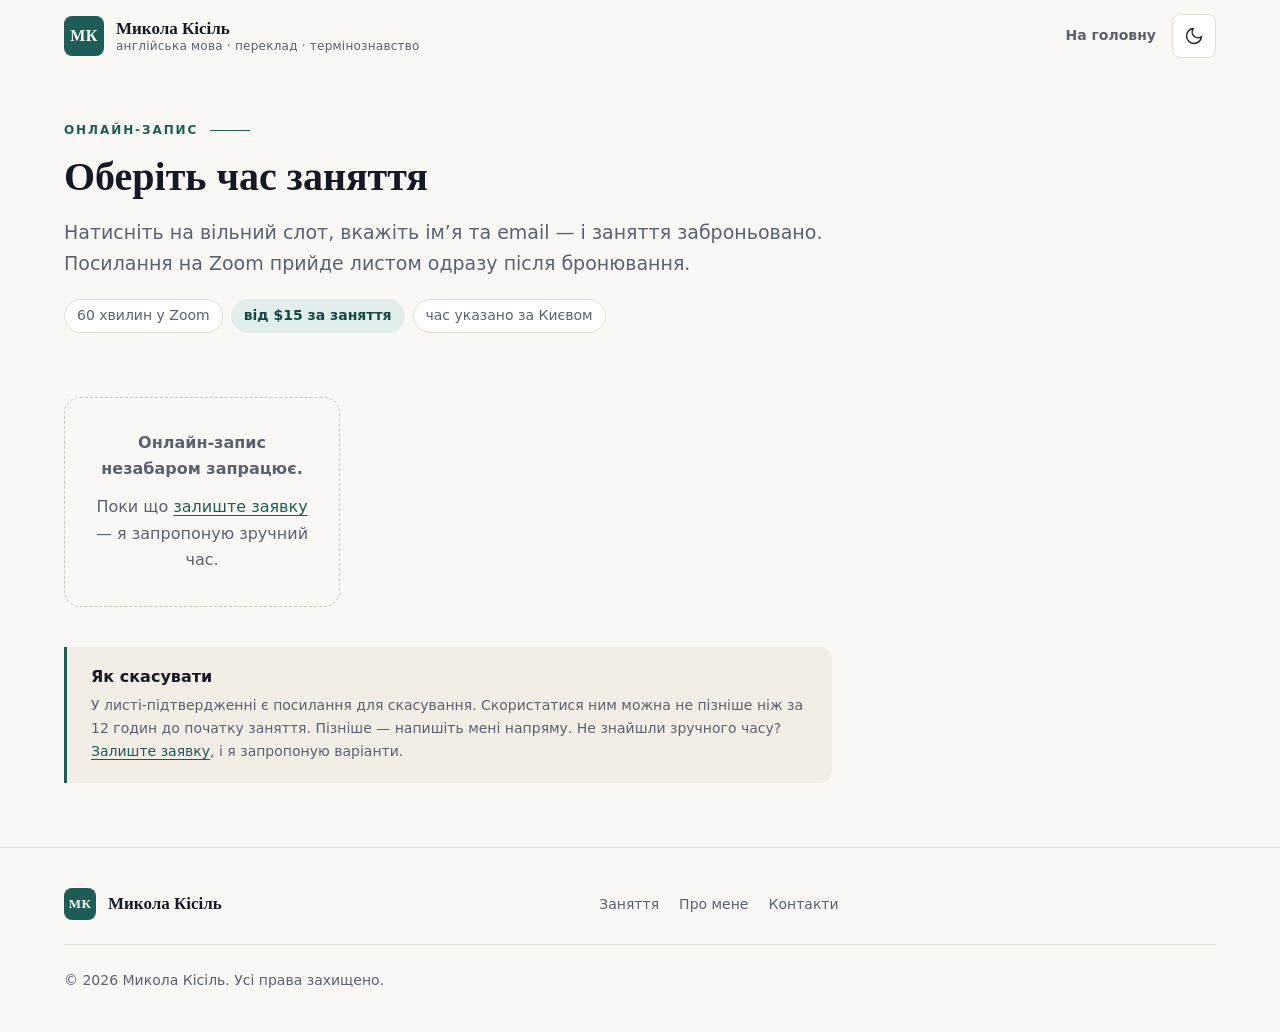
==== booking.html @ 83cd3ef1 "Add online booking page (Google Calendar + Apps Script backend) Co-Authored-By: Claude Opus 5.5 <nor" ====
<!DOCTYPE html>
<html lang="uk">
<head>
  <meta charset="UTF-8">
  <!-- Google tag (gtag.js) -->
  <script async src="https://www.googletagmanager.com/gtag/js?id=G-495CR8HH3T"></script>
  <script>
    window.dataLayer = window.dataLayer || [];
    function gtag(){dataLayer.push(arguments);}
    gtag('js', new Date());

    gtag('config', 'G-495CR8HH3T');
  </script>
  <meta name="viewport" content="width=device-width, initial-scale=1">
  <title>Запис на заняття з англійської — Микола Кісіль</title>
  <meta name="description" content="Онлайн-запис на індивідуальні заняття з англійської мови в Zoom: оберіть вільний час у розкладі й забронюйте його за хвилину.">
  <link rel="canonical" href="https://kisilmv.github.io/booking.html">
  <link rel="icon" href="favicon.ico" sizes="48x48">
  <link rel="icon" href="favicon.svg" type="image/svg+xml">
  <link rel="icon" href="favicon-32x32.png" type="image/png" sizes="32x32">
  <link rel="apple-touch-icon" href="apple-touch-icon.png">
  <meta name="theme-color" content="#faf8f4">
  <meta property="og:type" content="website">
  <meta property="og:url" content="https://kisilmv.github.io/booking.html">
  <meta property="og:title" content="Запис на заняття з англійської — Микола Кісіль">
  <meta property="og:description" content="Оберіть вільний час у розкладі й забронюйте заняття в Zoom.">
  <meta property="og:image" content="https://kisilmv.github.io/photo.jpg">
  <meta property="og:locale" content="uk_UA">
  <script>
    (function () {
      var theme = null;
      try { theme = window.localStorage.getItem('theme'); } catch (error) { theme = null; }
      if (theme !== 'light' && theme !== 'dark') {
        theme = window.matchMedia && window.matchMedia('(prefers-color-scheme: dark)').matches ? 'dark' : 'light';
      }
      document.documentElement.setAttribute('data-theme', theme);
    })();
  </script>
  <link rel="stylesheet" href="styles.css?v=20260928c">
  <link rel="stylesheet" href="booking.css?v=20260928a">
  <script src="script.js?v=20260928" defer></script>
  <script src="booking.js?v=20260928a" defer></script>
</head>
<body class="booking-page">
  <a class="skip-link" href="#main">Перейти до основного вмісту</a>

  <header class="site-header">
    <div class="container header-inner">
      <a class="brand" href="index.html" aria-label="Микола Кісіль — на головну сторінку">
        <span class="brand-mark" aria-hidden="true">МК</span>
        <span class="brand-text">
          <span class="brand-name">Микола Кісіль</span>
          <span class="brand-role">англійська мова · переклад · термінознавство</span>
        </span>
      </a>

      <div class="header-actions">
        <a class="booking-home-link" href="index.html">На головну</a>
        <button class="icon-button theme-toggle" type="button" aria-pressed="false" aria-label="Темна тема" title="Перемкнути тему">
          <svg class="icon icon-moon" width="20" height="20" viewBox="0 0 24 24" fill="none" stroke="currentColor" stroke-width="1.75" stroke-linecap="round" stroke-linejoin="round" aria-hidden="true" focusable="false">
            <path d="M21 12.79A9 9 0 1 1 11.21 3 7 7 0 0 0 21 12.79z"/>
          </svg>
          <svg class="icon icon-sun" width="20" height="20" viewBox="0 0 24 24" fill="none" stroke="currentColor" stroke-width="1.75" stroke-linecap="round" stroke-linejoin="round" aria-hidden="true" focusable="false">
            <circle cx="12" cy="12" r="4"/>
            <path d="M12 2v2M12 20v2M4.93 4.93l1.41 1.41M17.66 17.66l1.41 1.41M2 12h2M20 12h2M4.93 19.07l1.41-1.41M17.66 6.34l1.41-1.41"/>
          </svg>
        </button>
      </div>
    </div>
  </header>

  <main id="main" tabindex="-1">
    <section class="section booking-section" aria-labelledby="booking-title">
      <div class="container">

        <!-- Режим «Розклад» -->
        <div id="view-schedule">
          <header class="section-header">
            <p class="section-kicker">Онлайн-запис</p>
            <h1 class="section-title" id="booking-title">Оберіть час заняття</h1>
            <p class="section-intro">
              Натисніть на вільний слот, вкажіть ім’я та email — і заняття заброньовано. Посилання на Zoom прийде листом одразу після бронювання.
            </p>
            <ul class="booking-facts">
              <li>60 хвилин у Zoom</li>
              <li>від $15 за заняття</li>
              <li>час указано за Києвом</li>
            </ul>
          </header>

          <div class="booking-toolbar">
            <p class="booking-status" id="slots-status" role="status" aria-live="polite">Завантажую розклад…</p>
            <button class="btn btn--secondary btn--sm" type="button" id="slots-refresh" hidden>Оновити</button>
          </div>

          <div class="slot-days" id="slot-days"></div>

          <aside class="booking-note">
            <h2 class="booking-note-title">Як скасувати</h2>
            <p>
              У листі-підтвердженні є посилання для скасування. Скористатися ним можна не пізніше ніж
              за <span data-cancel-hours>12</span> годин до початку заняття. Пізніше — напишіть мені напряму.
              Не знайшли зручного часу? <a href="index.html#contacts">Залиште заявку</a>, і я запропоную варіанти.
            </p>
          </aside>
        </div>

        <!-- Режим «Скасування» -->
        <div id="view-cancel" hidden>
          <header class="section-header">
            <p class="section-kicker">Онлайн-запис</p>
            <h1 class="section-title">Скасування заняття</h1>
          </header>
          <div class="booking-card" id="cancel-card">
            <p class="booking-status" id="cancel-status" role="status" aria-live="polite">Шукаю бронювання…</p>
            <div id="cancel-details" hidden>
              <p class="booking-when" id="cancel-when"></p>
              <p class="booking-muted" id="cancel-hint"></p>
              <div class="booking-actions">
                <button class="btn btn--primary" type="button" id="cancel-confirm">Скасувати заняття</button>
                <a class="btn btn--secondary" href="booking.html">Залишити як є</a>
              </div>
            </div>
            <div class="booking-actions" id="cancel-after" hidden>
              <a class="btn btn--primary" href="booking.html">Обрати інший час</a>
            </div>
          </div>
        </div>

      </div>
    </section>
  </main>

  <!-- Діалог бронювання -->
  <dialog class="booking-dialog" id="booking-dialog" aria-labelledby="dialog-title">
    <div class="booking-dialog-inner">
      <button class="icon-button dialog-close" type="button" data-close aria-label="Закрити">
        <svg class="icon" width="20" height="20" viewBox="0 0 24 24" fill="none" stroke="currentColor" stroke-width="1.75" stroke-linecap="round" aria-hidden="true" focusable="false"><path d="M18 6 6 18M6 6l12 12"/></svg>
      </button>

      <form id="booking-form" novalidate>
        <h2 class="dialog-title" id="dialog-title">Бронювання заняття</h2>
        <p class="booking-when" id="dialog-when"></p>

        <div class="field">
          <label for="b-name">Ім’я <span class="required" aria-hidden="true">*</span></label>
          <input id="b-name" name="name" type="text" autocomplete="name" maxlength="80" required>
        </div>
        <div class="field">
          <label for="b-email">Email <span class="required" aria-hidden="true">*</span></label>
          <input id="b-email" name="email" type="email" autocomplete="email" inputmode="email" maxlength="120" required>
        </div>
        <div class="field">
          <label for="b-goal">Мета занять</label>
          <select id="b-goal" name="goal">
            <option>Індивідуальні заняття</option>
            <option>Підготовка до НМТ</option>
            <option>Cambridge English</option>
            <option>IELTS, TOEFL та інші іспити</option>
            <option>Англійська для IT і бізнесу</option>
            <option>Персональний інструктор</option>
            <option>Інше</option>
          </select>
        </div>
        <div class="field">
          <label for="b-note">Коментар</label>
          <textarea id="b-note" name="note" rows="3" maxlength="1000" placeholder="Ваш рівень, дедлайн, побажання — за бажанням"></textarea>
        </div>
        <div class="hp-field" aria-hidden="true">
          <label for="b-website">Не заповнюйте це поле</label>
          <input id="b-website" name="website" type="text" tabindex="-1" autocomplete="off">
        </div>

        <p class="form-status" id="form-status" role="alert"></p>

        <div class="booking-actions">
          <button class="btn btn--primary" type="submit" id="booking-submit">Забронювати</button>
          <button class="btn btn--secondary" type="button" data-close>Скасувати</button>
        </div>
        <p class="form-note">Натискаючи «Забронювати», ви погоджуєтеся отримати лист-підтвердження на вказаний email.</p>
      </form>

      <div class="booking-success" id="booking-success" hidden>
        <svg class="booking-success-icon" width="40" height="40" viewBox="0 0 24 24" fill="none" stroke="currentColor" stroke-width="1.75" stroke-linecap="round" stroke-linejoin="round" aria-hidden="true" focusable="false"><circle cx="12" cy="12" r="10"/><path d="m8 12 3 3 5-6"/></svg>
        <h2 class="dialog-title">Заняття заброньовано</h2>
        <p class="booking-when" id="success-when"></p>
        <p>Лист із посиланням на Zoom і посиланням для скасування надіслано на <b id="success-email"></b>. Якщо не бачите його, перевірте теку «Спам».</p>
        <div class="booking-actions">
          <button class="btn btn--primary" type="button" data-close>Готово</button>
        </div>
      </div>
    </div>
  </dialog>

  <footer class="site-footer">
    <div class="container footer-grid">
      <a class="brand brand--small" href="index.html" aria-label="Микола Кісіль — на головну сторінку">
        <span class="brand-mark" aria-hidden="true">МК</span>
        <span class="brand-name">Микола Кісіль</span>
      </a>
      <nav class="footer-nav" aria-label="Навігація в підвалі">
        <ul>
          <li><a href="index.html#lessons">Заняття</a></li>
          <li><a href="index.html#about">Про мене</a></li>
          <li><a href="index.html#contacts">Контакти</a></li>
        </ul>
      </nav>
      <p class="footer-copy">© <span data-current-year>2026</span> Микола Кісіль. Усі права захищено.</p>
    </div>
  </footer>
</body>
</html>
---- styles.css ----
/* ==========================================================================
   1. Дизайн-токени
   ========================================================================== */

:root {
  color-scheme: light;

  /* Кольори — світла тема */
  --color-bg: #faf8f4;
  --color-surface: #ffffff;
  --color-surface-alt: #f2eee6;
  --color-text: #1f2533;
  --color-heading: #141925;
  --color-text-muted: #5a6170;
  --color-border: #e3ded3;
  --color-border-strong: #cdc6b8;
  --color-accent: #1d5c57;
  --color-accent-hover: #164844;
  --color-accent-strong: #164844;
  --color-accent-soft: #e2eeeb;
  --color-accent-contrast: #ffffff;
  --color-focus: #1d5c57;
  --color-error: #b42318;
  --color-success: #1e6b3a;
  --color-header-bg: rgba(250, 248, 244, 0.88);

  /* Тіні */
  --shadow-sm: 0 1px 2px rgba(20, 25, 37, 0.06);
  --shadow-md: 0 12px 28px -12px rgba(20, 25, 37, 0.22);

  /* Типографіка */
  --font-serif: "Iowan Old Style", "Palatino Linotype", Palatino, "Book Antiqua", Georgia, "Times New Roman", serif;
  --font-sans: system-ui, -apple-system, "Segoe UI", Roboto, "Helvetica Neue", Arial, "Noto Sans", sans-serif;

  --fs-xs: 0.75rem;
  --fs-sm: 0.875rem;
  --fs-base: 1rem;
  --fs-md: 1.0625rem;
  --fs-lg: clamp(1.0625rem, 1rem + 0.3vw, 1.1875rem);
  --fs-xl: clamp(1.25rem, 1.1rem + 0.6vw, 1.5rem);
  --fs-2xl: clamp(1.75rem, 1.4rem + 1.6vw, 2.5rem);
  --fs-3xl: clamp(2.25rem, 1.6rem + 3.2vw, 4rem);

  --lh-tight: 1.2;
  --lh-base: 1.65;

  /* Відступи */
  --space-1: 0.25rem;
  --space-2: 0.5rem;
  --space-3: 0.75rem;
  --space-4: 1rem;
  --space-5: 1.25rem;
  --space-6: 1.5rem;
  --space-8: 2rem;
  --space-10: 2.5rem;
  --space-12: 3rem;
  --space-16: 4rem;
  --space-20: 5rem;

  /* Розміри та форма */
  --container: 72rem;
  --gutter: var(--space-4);
  --header-h: 4rem;
  --radius-sm: 0.5rem;
  --radius-md: 0.75rem;
  --radius-lg: 1rem;
  --radius-pill: 999px;

  /* Анімація */
  --duration: 200ms;
  --ease: cubic-bezier(0.2, 0.7, 0.2, 1);
}

:root[data-theme="dark"] {
  color-scheme: dark;

  --color-bg: #111418;
  --color-surface: #181c22;
  --color-surface-alt: #1d2229;
  --color-text: #e4e1da;
  --color-heading: #f3f1ec;
  --color-text-muted: #a3a8b2;
  --color-border: #2b313a;
  --color-border-strong: #3b424d;
  --color-accent: #7cc4b8;
  --color-accent-hover: #9bd4ca;
  --color-accent-strong: #a8dcd3;
  --color-accent-soft: #1a2e2c;
  --color-accent-contrast: #0c1c1a;
  --color-focus: #7cc4b8;
  --color-error: #f5a39c;
  --color-success: #86d19f;
  --color-header-bg: rgba(17, 20, 24, 0.86);

  --shadow-sm: 0 1px 2px rgba(0, 0, 0, 0.4);
  --shadow-md: 0 14px 32px -12px rgba(0, 0, 0, 0.6);
}

/* Резерв на випадок вимкненого JavaScript */
@media (prefers-color-scheme: dark) {
  :root:not([data-theme]) {
    color-scheme: dark;

    --color-bg: #111418;
    --color-surface: #181c22;
    --color-surface-alt: #1d2229;
    --color-text: #e4e1da;
    --color-heading: #f3f1ec;
    --color-text-muted: #a3a8b2;
    --color-border: #2b313a;
    --color-border-strong: #3b424d;
    --color-accent: #7cc4b8;
    --color-accent-hover: #9bd4ca;
    --color-accent-strong: #a8dcd3;
    --color-accent-soft: #1a2e2c;
    --color-accent-contrast: #0c1c1a;
    --color-focus: #7cc4b8;
    --color-error: #f5a39c;
    --color-success: #86d19f;
    --color-header-bg: rgba(17, 20, 24, 0.86);

    --shadow-sm: 0 1px 2px rgba(0, 0, 0, 0.4);
    --shadow-md: 0 14px 32px -12px rgba(0, 0, 0, 0.6);
  }
}

@media (min-width: 48em) {
  :root {
    --gutter: var(--space-6);
    --header-h: 4.5rem;
  }
}

/* ==========================================================================
   2. Базові стилі
   ========================================================================== */

*,
*::before,
*::after {
  box-sizing: border-box;
}

html {
  -webkit-text-size-adjust: 100%;
  text-size-adjust: 100%;
  scroll-behavior: smooth;
  scroll-padding-top: calc(var(--header-h) + var(--space-4));
}

body {
  margin: 0;
  min-height: 100vh;
  font-family: var(--font-sans);
  font-size: var(--fs-base);
  line-height: var(--lh-base);
  color: var(--color-text);
  background-color: var(--color-bg);
  text-rendering: optimizeLegibility;
  -webkit-font-smoothing: antialiased;
  transition: background-color var(--duration) var(--ease), color var(--duration) var(--ease);
}

body.menu-open {
  overflow: hidden;
}

h1,
h2,
h3,
h4 {
  margin: 0;
  font-family: var(--font-serif);
  font-weight: 600;
  line-height: var(--lh-tight);
  color: var(--color-heading);
  text-wrap: balance;
}

p,
ul,
ol,
dl,
dd,
figure {
  margin: 0;
}

img,
svg {
  display: block;
  max-width: 100%;
}

a {
  color: var(--color-accent);
  text-decoration-thickness: 1px;
  text-underline-offset: 0.2em;
  transition: color var(--duration) var(--ease);
}

a:hover {
  color: var(--color-accent-hover);
}

button,
input,
select,
textarea {
  font: inherit;
  color: inherit;
}

button {
  cursor: pointer;
}

:focus-visible {
  outline: 3px solid var(--color-focus);
  outline-offset: 3px;
}

[tabindex="-1"]:focus {
  outline: none;
}

[hidden] {
  display: none !important;
}

.visually-hidden {
  position: absolute !important;
  width: 1px;
  height: 1px;
  padding: 0;
  margin: -1px;
  overflow: hidden;
  clip: rect(0 0 0 0);
  white-space: nowrap;
  border: 0;
}

.skip-link {
  position: absolute;
  top: var(--space-2);
  left: var(--space-2);
  z-index: 1000;
  padding: var(--space-3) var(--space-4);
  border-radius: var(--radius-sm);
  background-color: var(--color-accent);
  color: var(--color-accent-contrast);
  font-weight: 600;
  text-decoration: none;
  transform: translateY(-200%);
  transition: transform var(--duration) var(--ease);
}

.skip-link:focus {
  transform: translateY(0);
  color: var(--color-accent-contrast);
}

.container {
  width: min(100% - 2 * var(--gutter), var(--container));
  margin-inline: auto;
}

.icon {
  width: 1.25rem;
  height: 1.25rem;
  flex: none;
}

/* ==========================================================================
   3. Кнопки
   ========================================================================== */

.btn {
  display: inline-flex;
  align-items: center;
  justify-content: center;
  gap: var(--space-2);
  min-height: 2.75rem;
  padding: var(--space-3) var(--space-6);
  border: 1px solid transparent;
  border-radius: var(--radius-sm);
  font-size: 0.9375rem;
  font-weight: 600;
  line-height: 1.2;
  text-decoration: none;
  white-space: nowrap;
  transition: background-color var(--duration) var(--ease), border-color var(--duration) var(--ease), color var(--duration) var(--ease), transform var(--duration) var(--ease);
}

.btn:active {
  transform: translateY(1px);
}

.btn--primary {
  background-color: var(--color-accent);
  color: var(--color-accent-contrast);
}

.btn--primary:hover {
  background-color: var(--color-accent-hover);
  color: var(--color-accent-contrast);
}

.btn--secondary {
  background-color: transparent;
  border-color: var(--color-border-strong);
  color: var(--color-text);
}

.btn--secondary:hover {
  border-color: var(--color-accent);
  color: var(--color-accent);
}

.btn .icon {
  width: 1.125rem;
  height: 1.125rem;
}

.icon-button {
  display: inline-grid;
  place-items: center;
  width: 2.75rem;
  height: 2.75rem;
  padding: 0;
  border: 1px solid var(--color-border);
  border-radius: var(--radius-sm);
  background-color: var(--color-surface);
  color: var(--color-text);
  transition: border-color var(--duration) var(--ease), color var(--duration) var(--ease), background-color var(--duration) var(--ease);
}

.icon-button:hover {
  border-color: var(--color-accent);
  color: var(--color-accent);
}

/* ==========================================================================
   4. Шапка та навігація
   ========================================================================== */

.site-header {
  position: sticky;
  top: 0;
  z-index: 100;
  background-color: var(--color-header-bg);
  border-bottom: 1px solid transparent;
  -webkit-backdrop-filter: saturate(160%) blur(12px);
  backdrop-filter: saturate(160%) blur(12px);
  transition: border-color var(--duration) var(--ease), box-shadow var(--duration) var(--ease), background-color var(--duration) var(--ease);
}

.site-header.is-scrolled {
  border-bottom-color: var(--color-border);
  box-shadow: var(--shadow-sm);
}

.header-inner {
  display: flex;
  align-items: center;
  justify-content: space-between;
  gap: var(--space-4);
  min-height: var(--header-h);
}

.brand {
  display: inline-flex;
  align-items: center;
  gap: var(--space-3);
  color: var(--color-heading);
  text-decoration: none;
}

.brand:hover {
  color: var(--color-heading);
}

.brand-mark {
  display: grid;
  place-items: center;
  width: 2.5rem;
  height: 2.5rem;
  border-radius: var(--radius-sm);
  background-color: var(--color-accent);
  color: var(--color-accent-contrast);
  font-family: var(--font-serif);
  font-size: 1rem;
  font-weight: 700;
  letter-spacing: 0.03em;
  flex: none;
}

.brand-text {
  display: flex;
  flex-direction: column;
  line-height: 1.2;
}

.brand-name {
  font-family: var(--font-serif);
  font-size: var(--fs-md);
  font-weight: 600;
}

.brand-role {
  display: none;
  font-size: var(--fs-xs);
  color: var(--color-text-muted);
  letter-spacing: 0.02em;
}

.header-actions {
  display: flex;
  align-items: center;
  gap: var(--space-2);
}

.theme-toggle .icon-sun {
  display: none;
}

[data-theme="dark"] .theme-toggle .icon-sun {
  display: block;
}

[data-theme="dark"] .theme-toggle .icon-moon {
  display: none;
}

.nav-toggle {
  display: inline-flex;
  flex-direction: column;
  align-items: center;
  justify-content: center;
  gap: 4px;
}

.nav-toggle-bar {
  display: block;
  width: 1.125rem;
  height: 2px;
  border-radius: 2px;
  background-color: currentColor;
  transition: transform var(--duration) var(--ease), opacity var(--duration) var(--ease);
}

.nav-toggle[aria-expanded="true"] .nav-toggle-bar:nth-child(1) {
  transform: translateY(6px) rotate(45deg);
}

.nav-toggle[aria-expanded="true"] .nav-toggle-bar:nth-child(2) {
  opacity: 0;
}

.nav-toggle[aria-expanded="true"] .nav-toggle-bar:nth-child(3) {
  transform: translateY(-6px) rotate(-45deg);
}

/* Мобільне меню (за замовчуванням) */
.site-nav {
  position: absolute;
  top: 100%;
  left: 0;
  right: 0;
  max-height: calc(100vh - var(--header-h));
  overflow-y: auto;
  padding: var(--space-4) var(--gutter) var(--space-6);
  background-color: var(--color-surface);
  border-bottom: 1px solid var(--color-border);
  box-shadow: var(--shadow-md);
  opacity: 0;
  visibility: hidden;
  transform: translateY(-0.5rem);
  transition: opacity var(--duration) var(--ease), transform var(--duration) var(--ease), visibility 0s linear var(--duration);
}

.site-nav.is-open {
  opacity: 1;
  visibility: visible;
  transform: translateY(0);
  transition: opacity var(--duration) var(--ease), transform var(--duration) var(--ease), visibility 0s linear 0s;
}

.nav-list {
  display: flex;
  flex-direction: column;
  gap: var(--space-1);
  padding: 0;
  list-style: none;
}

.nav-link {
  display: block;
  padding: var(--space-3) var(--space-4);
  border-radius: var(--radius-sm);
  color: var(--color-text);
  font-weight: 500;
  text-decoration: none;
  transition: background-color var(--duration) var(--ease), color var(--duration) var(--ease);
}

.nav-link:hover {
  background-color: var(--color-surface-alt);
  color: var(--color-accent);
}

.nav-link[aria-current="location"] {
  background-color: var(--color-accent-soft);
  color: var(--color-accent-strong);
}

/* ==========================================================================
   5. Розділи — спільне
   ========================================================================== */

.section {
  padding-block: var(--space-16);
}

.section--alt {
  background-color: var(--color-surface-alt);
}

.section-header {
  max-width: 48rem;
  margin-bottom: var(--space-10);
}

.section-kicker {
  display: flex;
  align-items: center;
  gap: var(--space-3);
  margin-bottom: var(--space-3);
  font-size: var(--fs-xs);
  font-weight: 700;
  letter-spacing: 0.16em;
  text-transform: uppercase;
  color: var(--color-accent);
}

.section-kicker::after {
  content: "";
  width: 2.5rem;
  height: 1px;
  background-color: currentColor;
}

.section-title {
  font-size: var(--fs-2xl);
}

.section-intro {
  margin-top: var(--space-4);
  font-size: var(--fs-lg);
  color: var(--color-text-muted);
}

/* ==========================================================================
   6. Hero
   ========================================================================== */

.hero {
  padding-block: var(--space-12) var(--space-16);
  border-bottom: 1px solid var(--color-border);
}

.hero-grid {
  display: grid;
  gap: var(--space-10);
  align-items: center;
}

.eyebrow {
  margin-bottom: var(--space-4);
  font-size: var(--fs-sm);
  font-weight: 600;
  letter-spacing: 0.04em;
  color: var(--color-accent);
}

.hero-title {
  font-size: var(--fs-3xl);
  letter-spacing: -0.01em;
}

.hero-title .eyebrow {
  display: block;
  font-family: var(--font-sans);
  line-height: var(--lh-base);
  text-wrap: wrap;
}

.hero-lead {
  max-width: 38em;
  margin-top: var(--space-5);
  font-size: var(--fs-lg);
  color: var(--color-text-muted);
}

.focus-list {
  display: flex;
  flex-wrap: wrap;
  gap: var(--space-2);
  margin-top: var(--space-6);
  padding: 0;
  list-style: none;
}

.focus-list li {
  padding: 0.375rem 0.875rem;
  border: 1px solid var(--color-border-strong);
  border-radius: var(--radius-pill);
  background-color: var(--color-surface);
  font-size: var(--fs-sm);
  font-weight: 500;
}

.hero-actions {
  display: flex;
  flex-wrap: wrap;
  gap: var(--space-3);
  margin-top: var(--space-8);
}

.hero-price {
  display: inline-flex;
  align-items: center;
  gap: var(--space-2);
  align-self: stretch;
  margin: 0 0 0 var(--space-2);
  padding: 0 var(--space-4);
  border: 1px solid var(--color-accent);
  border-radius: var(--radius-sm);
  background-color: var(--color-accent-soft);
  color: var(--color-text-muted);
  font-size: var(--fs-sm);
  line-height: 1.2;
}

@media (max-width: 30rem) {
  .hero-price {
    margin-left: 0;
    padding-block: var(--space-2);
  }
}

.hero-price-from {
  color: var(--color-accent);
  font-weight: 600;
}

.hero-price strong {
  color: var(--color-accent);
  font-family: var(--font-serif);
  font-size: 1.75rem;
  font-weight: 700;
  line-height: 1;
}

.hero-price-unit {
  font-size: var(--fs-xs);
}

.follow {
  max-width: 36rem;
  margin-top: var(--space-8);
}

.follow-title {
  margin: 0 0 var(--space-2);
  color: var(--color-text-muted);
  font-size: var(--fs-xs);
  font-weight: 600;
  letter-spacing: 0.08em;
  text-transform: uppercase;
}

.follow-row {
  display: grid;
  grid-template-columns: 7.5rem 1fr;
  align-items: start;
  gap: var(--space-4);
  padding: var(--space-3) 0;
  border-top: 1px solid var(--color-border);
}

.follow-row:last-child {
  border-bottom: 1px solid var(--color-border);
}

.follow-platform {
  display: flex;
  align-items: center;
  gap: var(--space-2);
  margin: 0;
  padding-top: 0.125rem;
  color: var(--color-heading);
  font-size: var(--fs-sm);
  font-weight: 600;
}

.follow-badge {
  display: grid;
  place-items: center;
  width: 1.5rem;
  height: 1.5rem;
  border-radius: 50%;
  background-color: var(--color-accent);
  color: var(--color-accent-contrast);
  flex: none;
}

.follow-glyph {
  width: 0.95rem;
  height: 0.95rem;
}

.follow-items {
  display: flex;
  flex-wrap: wrap;
  gap: var(--space-2) var(--space-6);
  margin: 0;
  padding: 0;
  list-style: none;
}

.follow-link {
  display: flex;
  flex-direction: column;
  color: inherit;
  text-decoration: none;
  line-height: 1.3;
}

.follow-handle {
  color: var(--color-accent);
  font-size: var(--fs-sm);
  font-weight: 600;
  text-decoration: underline;
  text-decoration-color: transparent;
  text-underline-offset: 0.2em;
  transition: text-decoration-color 0.15s ease;
}

.follow-link:hover .follow-handle,
.follow-link:focus-visible .follow-handle {
  text-decoration-color: currentColor;
}

.follow-link:focus-visible {
  outline: 2px solid var(--color-focus);
  outline-offset: 3px;
  border-radius: 2px;
}

.follow-desc {
  color: var(--color-text-muted);
  font-size: var(--fs-xs);
}

@media (max-width: 30rem) {
  .follow-row {
    grid-template-columns: 1fr;
    gap: var(--space-2);
  }
}

.hero-card {
  width: 100%;
  max-width: 26rem;
  overflow: hidden;
  padding: var(--space-6);
  border: 1px solid var(--color-border);
  border-radius: var(--radius-lg);
  background-color: var(--color-surface);
  box-shadow: var(--shadow-sm);
}

.hero-photo {
  width: 9.5rem;
  height: 9.5rem;
  margin: 0 auto var(--space-6);
  overflow: hidden;
  border-radius: 50%;
  border: 4px solid var(--color-surface);
  box-shadow: 0 0 0 2px var(--color-accent), var(--shadow-md);
  background-color: var(--color-surface-alt);
}

.hero-photo img {
  width: 100%;
  height: 100%;
  object-fit: cover;
  object-position: 50% 50%;
}

.facts {
  display: grid;
  grid-template-columns: repeat(2, minmax(0, 1fr));
  gap: var(--space-5) var(--space-4);
}

.fact {
  padding-top: var(--space-4);
  border-top: 1px solid var(--color-border);
}

.fact dt {
  margin-bottom: var(--space-1);
  font-size: var(--fs-xs);
  font-weight: 600;
  letter-spacing: 0.1em;
  text-transform: uppercase;
  color: var(--color-text-muted);
}

.fact dd {
  font-family: var(--font-serif);
  font-size: var(--fs-lg);
  color: var(--color-heading);
  overflow-wrap: anywhere;
}

/* ==========================================================================
   7. Про мене
   ========================================================================== */

.about-grid {
  display: grid;
  gap: var(--space-10);
}

.prose {
  max-width: 40em;
}

.prose p {
  font-size: var(--fs-md);
}

.prose p + p {
  margin-top: var(--space-5);
}

.interests {
  align-self: start;
  padding: var(--space-6);
  border: 1px solid var(--color-border);
  border-radius: var(--radius-lg);
  background-color: var(--color-surface);
}

.interests h3 {
  margin-bottom: var(--space-4);
  font-size: var(--fs-xl);
}

.interests ul {
  display: grid;
  gap: var(--space-3);
  padding: 0;
  list-style: none;
}

.interests li {
  position: relative;
  padding-left: var(--space-6);
}

.interests li::before {
  content: "";
  position: absolute;
  top: 0.6em;
  left: 0.25rem;
  width: 0.5rem;
  height: 0.5rem;
  background-color: var(--color-accent);
  transform: rotate(45deg);
}

/* ==========================================================================
   8. Публікації та проєкти
   ========================================================================== */

.filter-bar {
  display: flex;
  flex-wrap: wrap;
  gap: var(--space-2);
  margin-bottom: var(--space-4);
}

.filter-btn {
  min-height: 2.5rem;
  padding: var(--space-2) var(--space-4);
  border: 1px solid var(--color-border-strong);
  border-radius: var(--radius-pill);
  background-color: var(--color-surface);
  color: var(--color-text);
  font-size: var(--fs-sm);
  font-weight: 500;
  transition: background-color var(--duration) var(--ease), border-color var(--duration) var(--ease), color var(--duration) var(--ease);
}

.filter-btn:hover {
  border-color: var(--color-accent);
  color: var(--color-accent);
}

.filter-btn[aria-pressed="true"] {
  border-color: var(--color-accent);
  background-color: var(--color-accent);
  color: var(--color-accent-contrast);
}

.filter-status {
  min-height: 1.5em;
  margin-bottom: var(--space-6);
  font-size: var(--fs-sm);
  color: var(--color-text-muted);
}

.card-grid {
  display: grid;
  grid-template-columns: repeat(auto-fill, minmax(min(100%, 19rem), 1fr));
  gap: var(--space-5);
}

.card {
  display: flex;
  flex-direction: column;
  gap: var(--space-3);
  padding: var(--space-6);
  border: 1px solid var(--color-border);
  border-radius: var(--radius-lg);
  background-color: var(--color-surface);
  transition: border-color var(--duration) var(--ease), box-shadow var(--duration) var(--ease), transform var(--duration) var(--ease);
}

.card:hover {
  border-color: var(--color-accent);
  box-shadow: var(--shadow-md);
  transform: translateY(-2px);
}

.card-meta {
  display: flex;
  align-items: center;
  justify-content: space-between;
  gap: var(--space-3);
  font-size: var(--fs-xs);
  letter-spacing: 0.08em;
  text-transform: uppercase;
  color: var(--color-text-muted);
}

.card-type {
  font-weight: 700;
  color: var(--color-accent);
}

.card-title {
  font-size: var(--fs-lg);
  line-height: 1.3;
}

.card-authors {
  font-size: var(--fs-sm);
  font-weight: 600;
  color: var(--color-text);
}

.card-venue {
  font-size: var(--fs-sm);
  font-style: italic;
  color: var(--color-text-muted);
}

.card-text {
  font-size: 0.9375rem;
}

.tag-list {
  display: flex;
  flex-wrap: wrap;
  gap: 0.375rem;
  margin-top: auto;
  padding: var(--space-2) 0 0;
  list-style: none;
}

.tag {
  padding: 0.2rem 0.625rem;
  border-radius: var(--radius-pill);
  background-color: var(--color-accent-soft);
  color: var(--color-accent-strong);
  font-size: var(--fs-xs);
  font-weight: 500;
}

.card-link {
  display: inline-flex;
  align-items: center;
  gap: var(--space-2);
  align-self: flex-start;
  max-width: 100%;
  font-size: var(--fs-sm);
  font-weight: 600;
  text-decoration: none;
  overflow-wrap: anywhere;
}

.card-link::after {
  content: "→";
  transition: transform var(--duration) var(--ease);
}

.card-link:hover::after {
  transform: translateX(3px);
}

.cards-empty {
  padding: var(--space-8);
  border: 1px dashed var(--color-border-strong);
  border-radius: var(--radius-lg);
  text-align: center;
  color: var(--color-text-muted);
}

.publications-more {
  display: flex;
  flex-wrap: wrap;
  gap: var(--space-3);
  margin-top: var(--space-10);
}

.publications-more .btn {
  background-color: var(--color-surface);
}

/* ==========================================================================
   9. Досвід та освіта
   ========================================================================== */

.cv-grid {
  display: grid;
  gap: var(--space-12);
}

.cv-heading {
  margin-bottom: var(--space-6);
  font-size: var(--fs-xl);
}

.timeline {
  margin: 0;
  padding: 0;
  list-style: none;
  border-left: 2px solid var(--color-border);
}

.timeline-item {
  position: relative;
  padding-left: var(--space-6);
  padding-bottom: var(--space-8);
}

.timeline-item:last-child {
  padding-bottom: 0;
}

.timeline-item::before {
  content: "";
  position: absolute;
  top: 0.3rem;
  left: calc(-0.4375rem - 1px);
  width: 0.875rem;
  height: 0.875rem;
  border: 2px solid var(--color-accent);
  border-radius: 50%;
  background-color: var(--color-bg);
}

.timeline-period {
  font-size: var(--fs-xs);
  font-weight: 700;
  letter-spacing: 0.1em;
  text-transform: uppercase;
  color: var(--color-accent);
}

.timeline-title {
  margin-top: var(--space-1);
  font-size: var(--fs-lg);
}

.timeline-org {
  margin-top: var(--space-1);
  font-size: var(--fs-sm);
  color: var(--color-text-muted);
}

.timeline-text {
  margin-top: var(--space-2);
  font-size: 0.9375rem;
}

.cv-download {
  display: flex;
  flex-direction: column;
  align-items: flex-start;
  gap: var(--space-4);
  margin-top: var(--space-12);
  padding: var(--space-6);
  border: 1px solid var(--color-border);
  border-radius: var(--radius-lg);
  background-color: var(--color-surface);
}

.cv-download-title {
  font-size: var(--fs-xl);
}

.cv-download-text {
  margin-top: var(--space-1);
  color: var(--color-text-muted);
}

/* ==========================================================================
   10. Контакти та форма
   ========================================================================== */

.contact-grid {
  display: grid;
  gap: var(--space-10);
}

.contact-heading {
  font-size: var(--fs-xl);
}

.contact-list {
  display: grid;
  gap: var(--space-3);
  margin-top: var(--space-6);
  padding: 0;
  list-style: none;
}

.contact-item a {
  display: flex;
  align-items: center;
  gap: var(--space-4);
  padding: var(--space-4);
  border: 1px solid var(--color-border);
  border-radius: var(--radius-md);
  background-color: var(--color-surface);
  color: var(--color-text);
  text-decoration: none;
  transition: border-color var(--duration) var(--ease), box-shadow var(--duration) var(--ease);
}

.contact-item a:hover {
  border-color: var(--color-accent);
  box-shadow: var(--shadow-sm);
}

.contact-icon {
  display: grid;
  place-items: center;
  width: 2.5rem;
  height: 2.5rem;
  border-radius: var(--radius-sm);
  background-color: var(--color-accent-soft);
  color: var(--color-accent);
  flex: none;
}

.contact-label {
  display: block;
  font-size: var(--fs-xs);
  font-weight: 600;
  letter-spacing: 0.08em;
  text-transform: uppercase;
  color: var(--color-text-muted);
}

.contact-value {
  display: block;
  font-weight: 600;
  overflow-wrap: anywhere;
}

.contact-form {
  display: grid;
  gap: var(--space-5);
  padding: var(--space-6);
  border: 1px solid var(--color-border);
  border-radius: var(--radius-lg);
  background-color: var(--color-surface);
  box-shadow: var(--shadow-sm);
}

.form-row {
  display: grid;
  gap: var(--space-5);
}

.field {
  display: grid;
  gap: 0.375rem;
}

.field label {
  font-size: var(--fs-sm);
  font-weight: 600;
}

.required {
  color: var(--color-error);
}

.field input,
.field select,
.field textarea {
  width: 100%;
  min-height: 2.75rem;
  padding: var(--space-3) 0.875rem;
  border: 1px solid var(--color-border-strong);
  border-radius: var(--radius-sm);
  background-color: var(--color-bg);
  color: var(--color-text);
  font-size: 1rem;
  transition: border-color var(--duration) var(--ease), box-shadow var(--duration) var(--ease);
}

.field textarea {
  min-height: 9rem;
  resize: vertical;
}

.field input:focus,
.field select:focus,
.field textarea:focus {
  outline: none;
  border-color: var(--color-accent);
  box-shadow: 0 0 0 3px var(--color-accent-soft);
}

.field.is-invalid input,
.field.is-invalid textarea {
  border-color: var(--color-error);
}

.field-error {
  font-size: var(--fs-sm);
  color: var(--color-error);
}

.field-error:empty {
  display: none;
}

.form-footer {
  display: flex;
  flex-direction: column;
  align-items: flex-start;
  gap: var(--space-4);
}

.form-note {
  font-size: var(--fs-sm);
  color: var(--color-text-muted);
}

.form-status {
  font-size: var(--fs-sm);
  font-weight: 600;
}

.form-status:empty {
  display: none;
}

.form-status.is-success {
  color: var(--color-success);
}

.form-status.is-error {
  color: var(--color-error);
}

/* ==========================================================================
   Заняття з англійської
   ========================================================================== */

.service-grid {
  display: grid;
  grid-template-columns: repeat(auto-fill, minmax(min(100%, 18.5rem), 1fr));
  gap: var(--space-5);
}

.service-card {
  display: flex;
  flex-direction: column;
  gap: var(--space-3);
  padding: var(--space-6);
  border: 1px solid var(--color-border);
  border-radius: var(--radius-lg);
  background-color: var(--color-surface);
  transition: border-color var(--duration) var(--ease), box-shadow var(--duration) var(--ease), transform var(--duration) var(--ease);
}

.service-card:hover {
  border-color: var(--color-accent);
  box-shadow: var(--shadow-md);
  transform: translateY(-2px);
}

.service-card--accent {
  border-color: var(--color-accent);
  background-color: var(--color-accent-soft);
}

.service-icon {
  display: grid;
  place-items: center;
  width: 2.75rem;
  height: 2.75rem;
  border-radius: var(--radius-sm);
  background-color: var(--color-accent-soft);
  color: var(--color-accent);
}

.service-card--accent .service-icon {
  background-color: var(--color-surface);
}

.service-title {
  font-size: var(--fs-xl);
}

.service-text {
  font-size: 0.9375rem;
}

.service-points {
  display: grid;
  gap: var(--space-2);
  padding: 0;
  list-style: none;
  font-size: var(--fs-sm);
  color: var(--color-text-muted);
}

.service-points li {
  position: relative;
  padding-left: var(--space-5);
}

.service-points li::before {
  content: "";
  position: absolute;
  top: 0.55em;
  left: 0.2rem;
  width: 0.4rem;
  height: 0.4rem;
  background-color: var(--color-accent);
  transform: rotate(45deg);
}

.service-cta {
  display: inline-flex;
  align-items: center;
  gap: var(--space-2);
  align-self: flex-start;
  margin-top: auto;
  padding-top: var(--space-2);
  font-size: var(--fs-sm);
  font-weight: 600;
  text-decoration: none;
}

.service-cta::after {
  content: "→";
  transition: transform var(--duration) var(--ease);
}

.service-cta:hover::after {
  transform: translateX(3px);
}

.process {
  margin-top: var(--space-16);
}

.process-title {
  margin-bottom: var(--space-6);
  font-size: var(--fs-xl);
}

.steps {
  display: grid;
  gap: var(--space-5);
  margin: 0;
  padding: 0;
  list-style: none;
  counter-reset: step;
}

.step {
  position: relative;
  padding: var(--space-5) var(--space-5) var(--space-5) 4.25rem;
  border: 1px solid var(--color-border);
  border-radius: var(--radius-md);
  background-color: var(--color-surface);
  counter-increment: step;
}

.step::before {
  content: counter(step);
  position: absolute;
  top: var(--space-5);
  left: var(--space-5);
  display: grid;
  place-items: center;
  width: 2rem;
  height: 2rem;
  border-radius: 50%;
  background-color: var(--color-accent);
  color: var(--color-accent-contrast);
  font-family: var(--font-serif);
  font-weight: 700;
}

.step-title {
  font-size: var(--fs-lg);
}

.step-text {
  margin-top: var(--space-1);
  font-size: 0.9375rem;
  color: var(--color-text-muted);
}

.cta-band {
  display: flex;
  flex-direction: column;
  align-items: flex-start;
  gap: var(--space-4);
  margin-top: var(--space-12);
  padding: var(--space-8) var(--space-6);
  border-radius: var(--radius-lg);
  background-color: var(--color-accent);
  color: var(--color-accent-contrast);
}

.cta-title {
  font-size: var(--fs-2xl);
  color: inherit;
}

.cta-text {
  margin-top: var(--space-2);
  max-width: 36rem;
  opacity: 0.9;
}

.cta-band .btn--primary {
  background-color: var(--color-accent-contrast);
  color: var(--color-accent);
}

.cta-band .btn--primary:hover {
  background-color: var(--color-surface-alt);
  color: var(--color-accent-hover);
}

/* ==========================================================================
   Навчальні дисципліни
   ========================================================================== */

.teaching {
  margin-top: var(--space-16);
}

.teaching-intro {
  max-width: 44rem;
  margin-top: calc(-1 * var(--space-3));
  color: var(--color-text-muted);
}

.stat-row {
  display: grid;
  grid-template-columns: repeat(2, minmax(0, 1fr));
  gap: var(--space-3);
  margin: var(--space-6) 0;
  padding: 0;
  list-style: none;
}

.stat {
  display: flex;
  flex-direction: column;
  padding: var(--space-4);
  border: 1px solid var(--color-border);
  border-radius: var(--radius-md);
  background-color: var(--color-surface);
}

.stat-value {
  font-family: var(--font-serif);
  font-size: var(--fs-2xl);
  font-weight: 700;
  line-height: 1.1;
  color: var(--color-accent);
}

.stat-label {
  margin-top: var(--space-1);
  font-size: var(--fs-sm);
  color: var(--color-text-muted);
}

.discipline-grid {
  display: grid;
  grid-template-columns: repeat(auto-fill, minmax(min(100%, 19rem), 1fr));
  gap: var(--space-4);
}

.discipline-card {
  padding: var(--space-5);
  border: 1px solid var(--color-border);
  border-left: 3px solid var(--color-accent);
  border-radius: var(--radius-md);
  background-color: var(--color-surface);
}

.discipline-level {
  font-size: var(--fs-xs);
  font-weight: 700;
  letter-spacing: 0.1em;
  text-transform: uppercase;
  color: var(--color-accent);
}

.discipline-title {
  margin-top: var(--space-2);
  font-size: var(--fs-lg);
  line-height: 1.3;
}

.discipline-programs {
  display: grid;
  gap: var(--space-1);
  margin-top: var(--space-3);
  padding: 0;
  list-style: none;
  font-size: var(--fs-sm);
  color: var(--color-text-muted);
}

.discipline-programs li::before {
  content: "— ";
  color: var(--color-accent);
}

.teaching-note {
  margin-top: var(--space-5);
  font-size: var(--fs-sm);
  color: var(--color-text-muted);
}

/* ==========================================================================
   11. Підвал
   ========================================================================== */

.site-footer {
  padding-block: var(--space-10);
  border-top: 1px solid var(--color-border);
  background-color: var(--color-bg);
}

.footer-grid {
  display: grid;
  gap: var(--space-6);
}

.brand--small .brand-mark {
  width: 2rem;
  height: 2rem;
  font-size: 0.8125rem;
}

.footer-nav ul {
  display: flex;
  flex-wrap: wrap;
  gap: var(--space-2) var(--space-5);
  padding: 0;
  list-style: none;
}

.footer-nav a,
.back-to-top {
  color: var(--color-text-muted);
  font-size: var(--fs-sm);
  text-decoration: none;
}

.footer-nav a:hover,
.back-to-top:hover {
  color: var(--color-accent);
}

.back-to-top {
  display: inline-flex;
  align-items: center;
  gap: var(--space-2);
  justify-self: start;
}

.back-to-top .icon {
  width: 1rem;
  height: 1rem;
}

.footer-copy {
  font-size: var(--fs-sm);
  color: var(--color-text-muted);
}

/* ==========================================================================
   12. Адаптивність (mobile-first)
   ========================================================================== */

@media (min-width: 30em) {
  .brand-role {
    display: block;
  }
}

@media (min-width: 48em) {
  .section {
    padding-block: var(--space-20);
  }

  .hero {
    padding-block: var(--space-16) var(--space-20);
  }

  .hero-card {
    padding: var(--space-8);
  }

  .hero-photo {
    width: 11rem;
    height: 11rem;
  }

  .form-row {
    grid-template-columns: repeat(2, minmax(0, 1fr));
  }

  .contact-form {
    padding: var(--space-8);
  }

  .form-footer {
    flex-direction: row;
    align-items: center;
    justify-content: space-between;
  }

  .form-note {
    max-width: 26rem;
  }

  .stat-row {
    grid-template-columns: repeat(4, minmax(0, 1fr));
  }

  .steps {
    grid-template-columns: repeat(2, minmax(0, 1fr));
  }

  .cta-band {
    flex-direction: row;
    align-items: center;
    justify-content: space-between;
    padding: var(--space-10);
  }

  .cv-download {
    flex-direction: row;
    align-items: center;
    justify-content: space-between;
    padding: var(--space-8);
  }

  .footer-grid {
    grid-template-columns: auto 1fr auto;
    align-items: center;
  }

  .footer-nav ul {
    justify-content: center;
  }

  .footer-copy {
    grid-column: 1 / -1;
    padding-top: var(--space-6);
    border-top: 1px solid var(--color-border);
  }
}

@media (min-width: 60em) {
  .nav-toggle {
    display: none;
  }

  .site-nav {
    position: static;
    order: -1;
    max-height: none;
    overflow: visible;
    padding: 0;
    margin-right: var(--space-2);
    background-color: transparent;
    border: 0;
    box-shadow: none;
    opacity: 1;
    visibility: visible;
    transform: none;
    transition: none;
  }

  .nav-list {
    flex-direction: row;
    gap: var(--space-1);
  }

  .nav-link {
    padding: var(--space-2) var(--space-3);
    font-size: 0.9375rem;
  }

  body.menu-open {
    overflow: auto;
  }
}

@media (min-width: 64em) {
  .hero-grid {
    grid-template-columns: minmax(0, 1.6fr) minmax(0, 1fr);
    gap: var(--space-16);
  }

  .about-grid {
    grid-template-columns: minmax(0, 1.5fr) minmax(0, 1fr);
    gap: var(--space-16);
  }

  .cv-grid {
    grid-template-columns: repeat(2, minmax(0, 1fr));
    gap: var(--space-16);
  }

  .steps {
    grid-template-columns: repeat(4, minmax(0, 1fr));
  }

  .step {
    padding: 4rem var(--space-5) var(--space-5);
  }

  .contact-grid {
    grid-template-columns: minmax(0, 1fr) minmax(0, 1.25fr);
    gap: var(--space-16);
  }
}

/* ==========================================================================
   13. Зменшення руху
   ========================================================================== */

@media (prefers-reduced-motion: reduce) {
  html {
    scroll-behavior: auto;
  }

  *,
  *::before,
  *::after {
    animation-duration: 0.01ms !important;
    animation-iteration-count: 1 !important;
    transition-duration: 0.01ms !important;
  }
}

/* Планшет: картка з фото — горизонтально */
@media (min-width: 40em) and (max-width: 63.99em) {
  .hero-card {
    display: grid;
    grid-template-columns: auto minmax(0, 1fr);
    align-items: center;
    gap: var(--space-8);
    max-width: 44rem;
  }

  .hero-photo {
    margin: 0;
  }
}
---- booking.css ----
/* ==========================================================================
   Сторінка онлайн-запису (booking.html)
   Використовує дизайн-токени зі styles.css
   ========================================================================== */

.booking-section {
  padding-block: var(--space-12) var(--space-16);
  min-height: 60vh;
}

.booking-home-link {
  margin-right: var(--space-2);
  font-size: var(--fs-sm);
  font-weight: 600;
  color: var(--color-text-muted);
  text-decoration: none;
}

.booking-home-link:hover {
  color: var(--color-accent);
}

.booking-page .brand-role {
  display: none;
}

@media (min-width: 40em) {
  .booking-page .brand-role {
    display: block;
  }
}

.booking-facts {
  display: flex;
  flex-wrap: wrap;
  gap: var(--space-2);
  margin-top: var(--space-5);
  padding: 0;
  list-style: none;
}

.booking-facts li {
  padding: var(--space-1) var(--space-3);
  border: 1px solid var(--color-border);
  border-radius: var(--radius-pill);
  background-color: var(--color-surface);
  font-size: var(--fs-sm);
  color: var(--color-text-muted);
}

.booking-facts li:nth-child(2) {
  border-color: transparent;
  background-color: var(--color-accent-soft);
  color: var(--color-accent-strong);
  font-weight: 600;
}

/* Панель стану */
.booking-toolbar {
  display: flex;
  flex-wrap: wrap;
  align-items: center;
  justify-content: space-between;
  gap: var(--space-3);
  margin-bottom: var(--space-6);
}

.booking-status {
  font-size: var(--fs-sm);
  color: var(--color-text-muted);
}

.booking-status.is-error {
  color: var(--color-error);
  font-weight: 600;
}

.btn--sm {
  min-height: 2.25rem;
  padding: var(--space-2) var(--space-4);
  font-size: var(--fs-sm);
}

/* Дні зі слотами */
.slot-days {
  display: grid;
  gap: var(--space-4);
}

@media (min-width: 40em) {
  .slot-days {
    grid-template-columns: repeat(auto-fill, minmax(16rem, 1fr));
  }
}

.slot-day {
  padding: var(--space-5);
  border: 1px solid var(--color-border);
  border-radius: var(--radius-lg);
  background-color: var(--color-surface);
  box-shadow: var(--shadow-sm);
}

.slot-day-title {
  display: flex;
  align-items: baseline;
  gap: var(--space-2);
  margin-bottom: var(--space-4);
  font-family: var(--font-serif);
  font-size: var(--fs-lg);
  font-weight: 600;
  color: var(--color-heading);
}

.slot-day-title span {
  font-family: var(--font-sans);
  font-size: var(--fs-sm);
  font-weight: 500;
  color: var(--color-text-muted);
}

.slot-list {
  display: flex;
  flex-wrap: wrap;
  gap: var(--space-2);
  padding: 0;
  list-style: none;
}

.slot-btn {
  display: inline-flex;
  flex-direction: column;
  align-items: flex-start;
  min-width: 7.5rem;
  padding: var(--space-2) var(--space-4);
  border: 1px solid var(--color-accent);
  border-radius: var(--radius-sm);
  background-color: transparent;
  color: var(--color-accent-strong);
  font: inherit;
  font-weight: 600;
  font-variant-numeric: tabular-nums;
  cursor: pointer;
  transition: background-color var(--duration) var(--ease), color var(--duration) var(--ease);
}

.slot-btn:hover {
  background-color: var(--color-accent);
  color: var(--color-accent-contrast);
}

.slot-btn:focus-visible {
  outline: 2px solid var(--color-focus);
  outline-offset: 2px;
}

.slot-local {
  font-size: var(--fs-xs);
  font-weight: 500;
  opacity: 0.8;
}

.slot-empty {
  padding: var(--space-8) var(--space-6);
  border: 1px dashed var(--color-border-strong);
  border-radius: var(--radius-lg);
  text-align: center;
  color: var(--color-text-muted);
}

.slot-empty p + p {
  margin-top: var(--space-3);
}

/* Скелетон завантаження */
.slot-day--skeleton {
  min-height: 8rem;
  background: linear-gradient(90deg, var(--color-surface) 0%, var(--color-surface-alt) 50%, var(--color-surface) 100%);
  background-size: 200% 100%;
  animation: booking-shimmer 1.4s linear infinite;
}

@keyframes booking-shimmer {
  to { background-position: -200% 0; }
}

@media (prefers-reduced-motion: reduce) {
  .slot-day--skeleton { animation: none; }
}

/* Примітка */
.booking-note {
  max-width: 48rem;
  margin-top: var(--space-10);
  padding: var(--space-5) var(--space-6);
  border-left: 3px solid var(--color-accent);
  background-color: var(--color-surface-alt);
  border-radius: 0 var(--radius-md) var(--radius-md) 0;
  font-size: var(--fs-sm);
  color: var(--color-text-muted);
}

.booking-note-title {
  margin-bottom: var(--space-2);
  font-family: var(--font-sans);
  font-size: var(--fs-base);
  color: var(--color-heading);
}

.booking-note a {
  color: var(--color-accent);
}

/* Картка скасування */
.booking-card {
  max-width: 36rem;
  padding: var(--space-6);
  border: 1px solid var(--color-border);
  border-radius: var(--radius-lg);
  background-color: var(--color-surface);
  box-shadow: var(--shadow-sm);
}

.booking-when {
  font-family: var(--font-serif);
  font-size: var(--fs-xl);
  font-weight: 600;
  line-height: var(--lh-tight);
  color: var(--color-heading);
}

.booking-when small {
  display: block;
  margin-top: var(--space-1);
  font-family: var(--font-sans);
  font-size: var(--fs-sm);
  font-weight: 500;
  color: var(--color-text-muted);
}

.booking-muted {
  margin-top: var(--space-3);
  font-size: var(--fs-sm);
  color: var(--color-text-muted);
}

.booking-actions {
  display: flex;
  flex-wrap: wrap;
  gap: var(--space-3);
  margin-top: var(--space-5);
}

/* Діалог */
.booking-dialog {
  width: min(100% - 2rem, 32rem);
  max-height: calc(100dvh - 2rem);
  padding: 0;
  border: 1px solid var(--color-border);
  border-radius: var(--radius-lg);
  background-color: var(--color-surface);
  color: var(--color-text);
  box-shadow: var(--shadow-md);
}

.booking-dialog::backdrop {
  background-color: rgba(10, 14, 20, 0.55);
}

.booking-dialog-inner {
  position: relative;
  padding: var(--space-6);
}

.booking-dialog form {
  display: grid;
  gap: var(--space-4);
}

.dialog-close {
  position: absolute;
  top: var(--space-3);
  right: var(--space-3);
}

.dialog-title {
  padding-right: var(--space-10);
  font-size: var(--fs-xl);
}

.booking-dialog .booking-when {
  font-size: var(--fs-lg);
  padding: var(--space-3) var(--space-4);
  border-radius: var(--radius-sm);
  background-color: var(--color-accent-soft);
  color: var(--color-accent-strong);
}

.booking-dialog .booking-when small {
  color: inherit;
  opacity: 0.8;
}

.booking-dialog .booking-actions {
  margin-top: 0;
}

.booking-dialog .form-note {
  font-size: var(--fs-xs);
}

.hp-field {
  position: absolute;
  left: -9999px;
  width: 1px;
  height: 1px;
  overflow: hidden;
}

.booking-success {
  display: grid;
  gap: var(--space-4);
}

.booking-success[hidden] {
  display: none;
}

.booking-success-icon {
  color: var(--color-success);
}

[data-theme="dark"] .booking-success-icon {
  color: var(--color-accent);
}

.btn[disabled] {
  opacity: 0.6;
  cursor: progress;
}
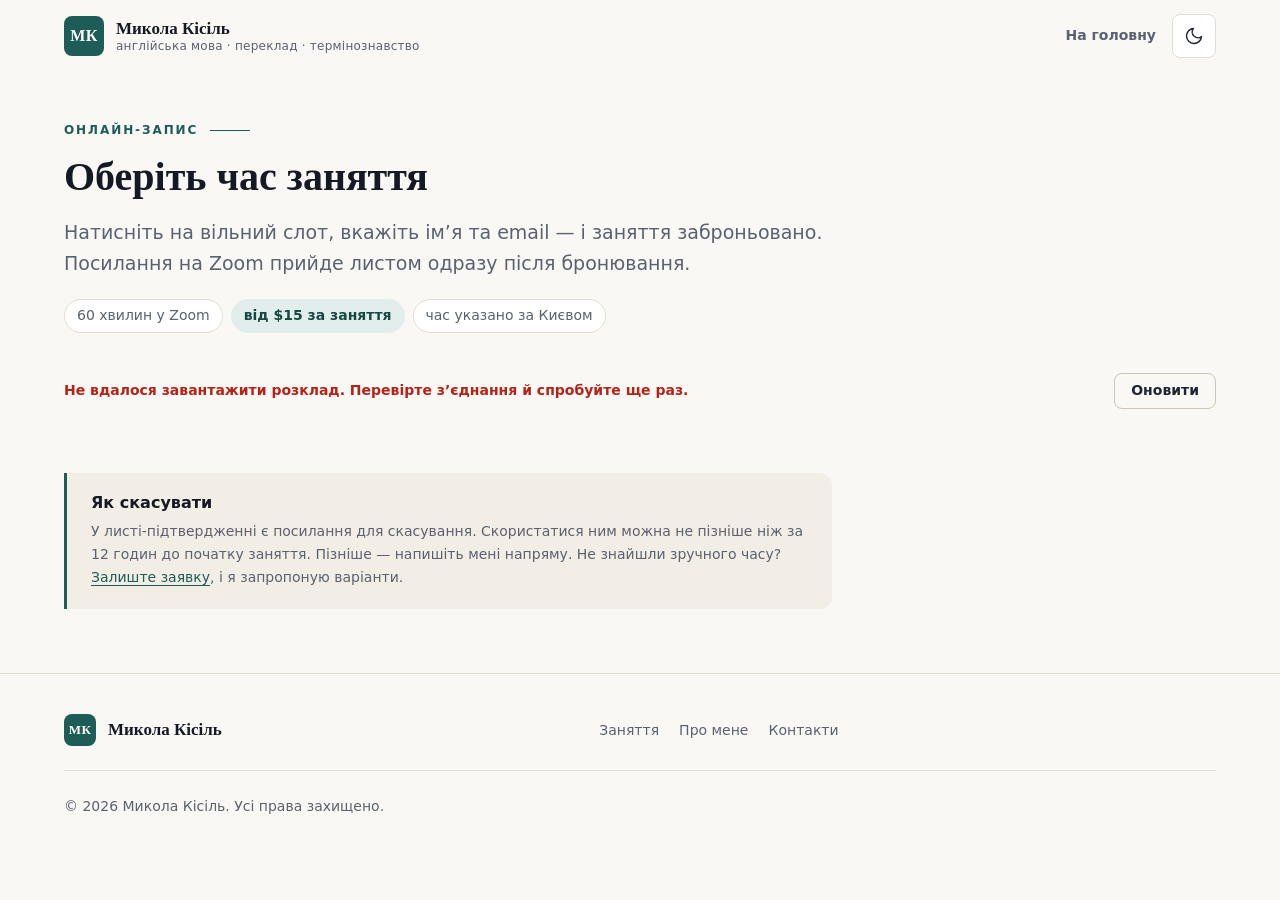
==== commit c95684e8: "Connect booking page to Apps Script backend; add schedule links Co-Authored-By: Claude Opus 5.5 <nor" ====
--- a/booking.html
+++ b/booking.html
@@ -36,10 +36,10 @@
       document.documentElement.setAttribute('data-theme', theme);
     })();
   </script>
-  <link rel="stylesheet" href="styles.css?v=20260928c">
+  <link rel="stylesheet" href="styles.css?v=20260928d">
   <link rel="stylesheet" href="booking.css?v=20260928a">
   <script src="script.js?v=20260928" defer></script>
-  <script src="booking.js?v=20260928a" defer></script>
+  <script src="booking.js?v=20260928b" defer></script>
 </head>
 <body class="booking-page">
   <a class="skip-link" href="#main">Перейти до основного вмісту</a>
--- a/styles.css
+++ b/styles.css
@@ -1815,3 +1815,36 @@
     margin: 0;
   }
 }
+
+/* Посилання на онлайн-запис */
+.nav-link--accent {
+  color: var(--color-accent);
+  font-weight: 700;
+}
+
+.cta-actions {
+  display: flex;
+  flex-wrap: wrap;
+  gap: var(--space-3);
+}
+
+.cta-band .btn--secondary {
+  border-color: currentColor;
+  background-color: transparent;
+  color: var(--color-accent-contrast);
+}
+
+.cta-band .btn--secondary:hover {
+  background-color: rgba(255, 255, 255, 0.12);
+  color: var(--color-accent-contrast);
+}
+
+.nav-link {
+  white-space: nowrap;
+}
+
+@media (min-width: 60em) and (max-width: 74.99em) {
+  .site-header .brand-role {
+    display: none;
+  }
+}
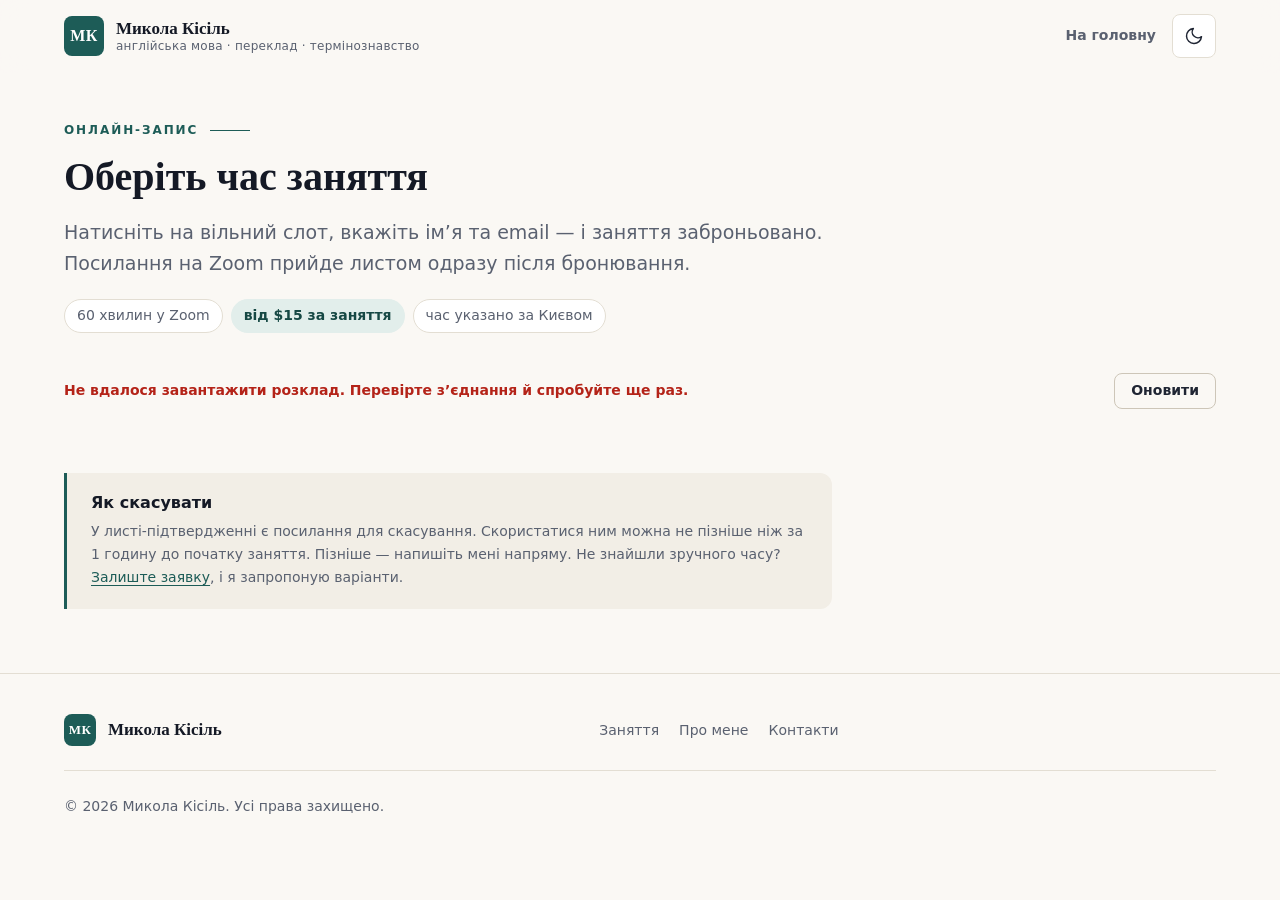
==== commit bc60640d: "Booking and cancellation window: 1 hour before the lesson Co-Authored-By: Claude Opus 5.5 <noreply@a" ====
--- a/booking.html
+++ b/booking.html
@@ -39,7 +39,7 @@
   <link rel="stylesheet" href="styles.css?v=20260928d">
   <link rel="stylesheet" href="booking.css?v=20260928a">
   <script src="script.js?v=20260928" defer></script>
-  <script src="booking.js?v=20260928b" defer></script>
+  <script src="booking.js?v=20260928c" defer></script>
 </head>
 <body class="booking-page">
   <a class="skip-link" href="#main">Перейти до основного вмісту</a>
@@ -99,7 +99,7 @@
             <h2 class="booking-note-title">Як скасувати</h2>
             <p>
               У листі-підтвердженні є посилання для скасування. Скористатися ним можна не пізніше ніж
-              за <span data-cancel-hours>12</span> годин до початку заняття. Пізніше — напишіть мені напряму.
+              за <span data-cancel-hours>1</span> годину до початку заняття. Пізніше — напишіть мені напряму.
               Не знайшли зручного часу? <a href="index.html#contacts">Залиште заявку</a>, і я запропоную варіанти.
             </p>
           </aside>
@@ -151,18 +151,6 @@
           <input id="b-email" name="email" type="email" autocomplete="email" inputmode="email" maxlength="120" required>
         </div>
         <div class="field">
-          <label for="b-goal">Мета занять</label>
-          <select id="b-goal" name="goal">
-            <option>Індивідуальні заняття</option>
-            <option>Підготовка до НМТ</option>
-            <option>Cambridge English</option>
-            <option>IELTS, TOEFL та інші іспити</option>
-            <option>Англійська для IT і бізнесу</option>
-            <option>Персональний інструктор</option>
-            <option>Інше</option>
-          </select>
-        </div>
-        <div class="field">
           <label for="b-note">Коментар</label>
           <textarea id="b-note" name="note" rows="3" maxlength="1000" placeholder="Ваш рівень, дедлайн, побажання — за бажанням"></textarea>
         </div>
